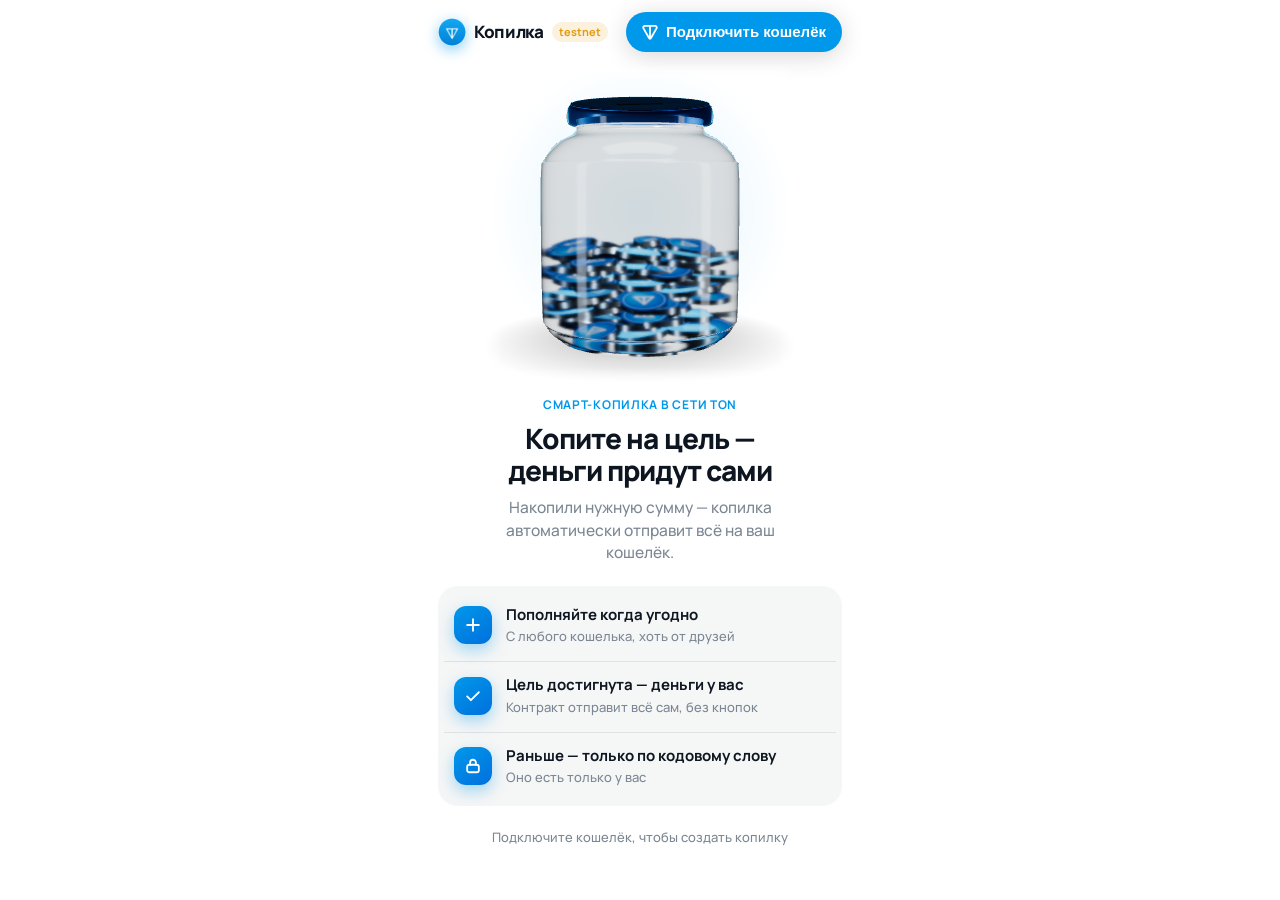
==== testnet/index.html @ 39e76e49 "Основная сеть TON на главной, тестовая — в /testnet/ Co-Authored-By: Claude Opus 5.5 <noreply@anthro" ====
<!doctype html>
<html lang="ru">
<head>
    <meta charset="utf-8" />
    <meta name="viewport" content="width=device-width, initial-scale=1, viewport-fit=cover" />
    <title>Копилка TON</title>
    <script src="https://telegram.org/js/telegram-web-app.js"></script>
    <link rel="preconnect" href="https://fonts.googleapis.com" />
    <link rel="preconnect" href="https://fonts.gstatic.com" crossorigin />
    <link rel="stylesheet" href="https://fonts.googleapis.com/css2?family=Manrope:wght@400;500;600;700;800&display=swap" />
    <link rel="icon" href="./icon.png" />
  <script type="module" crossorigin src="./assets/index-BcPLgKSz.js"></script>
  <link rel="stylesheet" crossorigin href="./assets/index-CfufR-tN.css">
</head>
<body>
<main class="app">
    <header class="top">
        <div class="brand">
            <img class="mark" src="./icon.png" alt="" width="28" height="28" />
            <span class="name">Копилка</span>
            <span class="net" id="net"></span>
        </div>
        <div id="ton-connect"></div>
    </header>

    <!-- Кошелёк не подключён -->
    <section id="view-connect" class="view" hidden>
        <div class="stage hero-stage" id="coin-connect"></div>
        <div class="intro">
            <span class="eyebrow">Смарт-копилка в сети TON</span>
            <h1>Копите на цель — деньги придут сами</h1>
            <p>Накопили нужную сумму — копилка автоматически отправит всё на ваш кошелёк.</p>
        </div>
        <ul class="features">
            <li>
                <span class="ico" aria-hidden="true"><svg viewBox="0 0 24 24"><path d="M12 5v14M5 12h14"/></svg></span>
                <div><b>Пополняйте когда угодно</b><small>С любого кошелька, хоть от друзей</small></div>
            </li>
            <li>
                <span class="ico" aria-hidden="true"><svg viewBox="0 0 24 24"><path d="M5 12.5l4.5 4.5L19 7.5"/></svg></span>
                <div><b>Цель достигнута — деньги у вас</b><small>Контракт отправит всё сам, без кнопок</small></div>
            </li>
            <li>
                <span class="ico" aria-hidden="true"><svg viewBox="0 0 24 24"><rect x="5" y="10.5" width="14" height="9" rx="2.5"/><path d="M8.5 10.5V8a3.5 3.5 0 0 1 7 0v2.5"/></svg></span>
                <div><b>Раньше — только по кодовому слову</b><small>Оно есть только у вас</small></div>
            </li>
        </ul>
        <p class="hint center">Подключите кошелёк, чтобы создать копилку</p>
        <p class="warn" id="wrong-net" hidden></p>
    </section>

    <!-- Шаг 1: цель -->
    <section id="view-create" class="view" hidden>
        <form id="create-form" class="form" novalidate>
            <div class="step">Шаг 1 из 2</div>
            <h1>На что копим?</h1>
            <label class="big-field">
                <span>Цель</span>
                <div class="big-input">
                    <input type="number" id="c-goal" min="1" step="1" inputmode="decimal" placeholder="500" required />
                    <em>TON</em>
                </div>
            </label>
            <div class="chips" id="c-goal-chips">
                <button type="button" data-goal="50">50</button>
                <button type="button" data-goal="100">100</button>
                <button type="button" data-goal="500">500</button>
                <button type="button" data-goal="1000">1 000</button>
            </div>
            <label class="field">
                <span>Первый взнос</span>
                <div class="suffix-input">
                    <input type="number" id="c-first" min="0.1" step="0.1" value="1" inputmode="decimal" required />
                    <em>TON</em>
                </div>
            </label>
            <p class="summary" id="c-summary"></p>
            <p class="risk" id="c-risk" hidden>Это основная сеть: копилка работает с настоящими TON. Контракт покрыт тестами, но не проходил профессиональный аудит — для начала создайте копилку на небольшую сумму.</p>
            <p class="error" id="c-error" hidden></p>
            <button type="submit" class="primary">Дальше</button>
            <button type="button" class="link center" id="c-back" hidden>Назад</button>
        </form>
    </section>

    <!-- Шаг 2: кодовое слово -->
    <section id="view-code" class="view" hidden>
        <div class="form">
            <div class="step">Шаг 2 из 2</div>
            <h1>Ваше кодовое слово</h1>
            <p class="muted">Понадобится, только если захотите забрать деньги раньше цели. Запишите на бумагу или отдайте тому, кому доверяете.</p>
            <div class="code-card">
                <div class="code" id="k-word">—</div>
                <button type="button" class="chip-btn" id="k-copy">Скопировать</button>
            </div>
            <p class="note">Слово показывается <b>один раз</b> и нигде не сохраняется. Потеряете его — деньги придут только после достижения цели.</p>
            <label class="check">
                <input type="checkbox" id="k-saved" />
                <span>Я сохранил(а) кодовое слово</span>
            </label>
            <button type="button" class="primary" id="k-create" disabled>Создать копилку</button>
            <button type="button" class="link center" id="k-back">Назад</button>
        </div>
    </section>

    <!-- Копилка -->
    <section id="view-piggy" class="view" hidden>
        <div class="switcher" id="switcher" hidden>
            <select id="p-select" aria-label="Выбрать копилку"></select>
            <button type="button" class="chip-btn" id="p-new">+ Новая</button>
        </div>

        <div class="jar">
            <div class="stage" id="coin-piggy"></div>
            <div class="balance"><span id="p-balance">—</span><small>TON</small></div>
            <div class="progress">
                <div class="bar"><i id="p-ring"></i></div>
                <div class="progress-row"><span id="p-status">—</span><span id="p-left">—</span></div>
            </div>
        </div>

        <div class="panel" id="p-closed" hidden>
            <p class="center"><b>Копилка открыта.</b><br />Все деньги отправлены на ваш кошелёк.</p>
            <button type="button" class="primary" id="p-closed-new">Новая копилка</button>
            <button type="button" class="link center" id="p-forget">Убрать из списка</button>
        </div>

        <p class="panel hint center" id="p-pending" hidden>Ждём подтверждения в сети — обычно до минуты</p>

        <form class="panel" id="p-deposit-form" novalidate>
            <div class="panel-title">Отложить</div>
            <div class="row">
                <div class="suffix-input grow">
                    <input type="number" id="p-amount" min="0.01" step="0.1" inputmode="decimal" placeholder="0" aria-label="Сумма пополнения в TON" />
                    <em>TON</em>
                </div>
                <button type="submit" class="primary">Положить</button>
            </div>
            <div class="chips" id="p-chips">
                <button type="button" data-amount="1">+1</button>
                <button type="button" data-amount="5">+5</button>
                <button type="button" data-amount="10">+10</button>
                <button type="button" data-amount="25">+25</button>
            </div>
        </form>

        <div class="stats" id="p-facts">
            <div><small>Цель</small><b id="p-goal">—</b></div>
            <div><small>Внесено</small><b id="p-total">—</b></div>
        </div>

        <details class="panel unlock" id="p-unlock">
            <summary>Забрать раньше цели</summary>
            <p class="hint">Введите кодовое слово из шага создания. Все деньги уйдут на ваш кошелёк, копилка закроется.</p>
            <div class="row">
                <input type="text" id="p-word" class="grow" autocomplete="off" autocapitalize="characters" spellcheck="false" placeholder="XXXX-XXXX-XXXX-XXXX" aria-label="Кодовое слово" />
                <button type="button" class="secondary" id="p-unlock-btn">Открыть</button>
            </div>
        </details>

        <div class="addr">
            <span class="hint">Адрес копилки — пополнять можно с любого кошелька</span>
            <code id="p-address">—</code>
            <div class="row links">
                <button type="button" class="link" id="p-copy">Скопировать</button>
                <a class="link" id="p-explorer" target="_blank" rel="noopener">Открыть в Tonviewer</a>
            </div>
        </div>
    </section>

    <div class="toast" id="toast" role="status" hidden></div>
</main>
</body>
</html>
---- testnet/assets/index-CfufR-tN.css ----
:root{--bg:var(--tg-theme-bg-color,#fff);--fg:var(--tg-theme-text-color,#0d1520);--muted:var(--tg-theme-hint-color,#7c8794);--panel:color-mix(in srgb, var(--fg) 4%, var(--bg));--field:color-mix(in srgb, var(--fg) 6%, var(--bg));--line:color-mix(in srgb, var(--fg) 9%, transparent);--accent:#0098ea;--accent-2:#0070dd;--accent-soft:color-mix(in srgb, var(--accent) 14%, transparent);--ok:#20b26b;--warn:#e09b12;--bad:var(--tg-theme-destructive-text-color,#ef4f5a);--radius:20px;--font:"Manrope", -apple-system, BlinkMacSystemFont, "Segoe UI", Roboto, Arial, sans-serif;--mono:ui-monospace, SFMono-Regular, Menlo, Consolas, monospace;--lightningcss-light:initial;--lightningcss-dark: ;color-scheme:light}@media (prefers-color-scheme:dark){:root{--bg:var(--tg-theme-bg-color,#0b0f15);--fg:var(--tg-theme-text-color,#eef3f8);--muted:var(--tg-theme-hint-color,#7d8a99);--lightningcss-light: ;--lightningcss-dark:initial;color-scheme:dark}}*{box-sizing:border-box}html,body{background:var(--bg);color:var(--fg);font:500 15px/1.45 var(--font);-webkit-font-smoothing:antialiased;margin:0}[hidden]{display:none!important}p{margin:0}b{font-weight:700}.app{max-width:440px;padding:8px max(18px, env(safe-area-inset-right)) calc(36px + env(safe-area-inset-bottom)) max(18px, env(safe-area-inset-left));flex-direction:column;gap:6px;margin:0 auto;display:flex}.top{justify-content:space-between;align-items:center;gap:10px;min-height:48px;display:flex}.brand{white-space:nowrap;align-items:center;gap:8px;min-width:0;display:flex}.mark{box-shadow:0 4px 14px color-mix(in srgb, var(--accent) 45%, transparent);border-radius:50%}.name{letter-spacing:-.02em;font-size:17px;font-weight:800}.net{color:var(--warn);background:color-mix(in srgb, var(--warn) 14%, transparent);border-radius:999px;padding:2px 7px;font-size:11px;font-weight:700}.net:empty{display:none}#ton-connect{flex-shrink:0}@media (max-width:380px){.name{display:none}}.view{flex-direction:column;gap:22px;padding-top:2px;display:flex}.stage{aspect-ratio:1;width:100%;max-width:300px;margin:0 auto;position:relative}.hero-stage{max-width:320px;margin-bottom:-10px}.stage canvas{cursor:grab;-webkit-mask-composite:source-in;display:block;-webkit-mask-image:linear-gradient(90deg,#0000,#000 7% 93%,#0000),linear-gradient(#0000,#000 5% 95%,#0000);mask-image:linear-gradient(90deg,#0000,#000 7% 93%,#0000),linear-gradient(#0000,#000 5% 95%,#0000);-webkit-mask-composite:source-in;mask-composite:intersect}.stage canvas:active{cursor:grabbing}.intro{text-align:center;flex-direction:column;align-items:center;gap:10px;display:flex}.eyebrow{letter-spacing:.06em;text-transform:uppercase;color:var(--accent);font-size:12px;font-weight:700}h1{letter-spacing:-.035em;text-wrap:balance;margin:0;font-size:28px;font-weight:800;line-height:1.12}.intro p{color:var(--muted);max-width:30ch;font-size:15.5px}.features{background:var(--panel);border-radius:var(--radius);gap:2px;margin:0;padding:6px;list-style:none;display:grid}.features li{align-items:center;gap:14px;padding:12px 10px;display:flex}.features li+li{border-top:1px solid var(--line)}.features b{font-size:15px;display:block}.features small{color:var(--muted);font-size:13px}.ico{background:linear-gradient(145deg, var(--accent), var(--accent-2));width:38px;height:38px;box-shadow:0 6px 16px color-mix(in srgb, var(--accent) 35%, transparent);border-radius:12px;flex:none;place-items:center;display:grid}.ico svg{fill:none;stroke:#fff;stroke-width:2.2px;stroke-linecap:round;stroke-linejoin:round;width:20px;height:20px}.hint{color:var(--muted);font-size:13px}.center{text-align:center;align-self:center}.warn{color:var(--warn);text-align:center;font-size:14px}.muted{color:var(--muted)}.form{flex-direction:column;gap:16px;display:flex}.step{letter-spacing:.06em;text-transform:uppercase;color:var(--accent);font-size:12px;font-weight:700}.field{flex-direction:column;gap:8px;display:flex}.field>span,.big-field>span{color:var(--muted);font-size:13px;font-weight:600}.big-field{flex-direction:column;gap:8px;display:flex}input,select{font:inherit;color:var(--fg);background:var(--field);appearance:none;border:1.5px solid #0000;border-radius:16px;width:100%;min-width:0;padding:14px 16px;font-size:16px;transition:border-color .15s,background .15s}input::placeholder{color:color-mix(in srgb, var(--muted) 70%, transparent)}input:focus,select:focus{border-color:var(--accent);background:var(--bg);outline:none}input[type=number]::-webkit-inner-spin-button{-webkit-appearance:none}.big-input,.suffix-input{align-items:center;display:flex;position:relative}.big-input input{letter-spacing:-.03em;border-radius:22px;padding:16px 84px 16px 20px;font-size:40px;font-weight:800}.big-input em,.suffix-input em{color:var(--muted);pointer-events:none;font-style:normal;font-weight:700;position:absolute;right:18px}.big-input em{font-size:18px}.suffix-input input{padding-right:60px}.grow{flex:150px}select{background-image:linear-gradient(45deg, transparent 50%, var(--muted) 50%), linear-gradient(135deg, var(--muted) 50%, transparent 50%);background-position:calc(100% - 20px) 52%,calc(100% - 15px) 52%;background-repeat:no-repeat;background-size:5px 5px;padding-right:38px}button:focus-visible,a:focus-visible,summary:focus-visible{outline:2px solid var(--accent);outline-offset:2px}.chips{flex-wrap:wrap;gap:8px;display:flex}#c-goal-chips{margin-top:-6px}.chips button,.chip-btn{font:inherit;cursor:pointer;background:var(--accent-soft);color:var(--accent);border:0;border-radius:999px;padding:8px 14px;font-size:14px;font-weight:700;transition:transform .1s,background .15s}.chips button:active,.chip-btn:active{transform:scale(.96)}.summary{color:var(--muted);background:var(--panel);border-radius:16px;padding:14px 16px;font-size:13.5px;line-height:1.55}.risk{color:var(--warn);background:color-mix(in srgb, var(--warn) 10%, transparent);border-radius:14px;padding:12px 14px;font-size:13px;line-height:1.5}.error{color:var(--bad);font-size:14px;font-weight:600}button,a.link{font:inherit;cursor:pointer;text-decoration:none}.primary,.secondary{text-align:center;border:0;border-radius:16px;padding:15px 20px;font-size:15.5px;font-weight:800;transition:transform .1s,opacity .15s,box-shadow .15s}.primary{color:#fff;background:linear-gradient(135deg, #20aaff, var(--accent) 45%, var(--accent-2));box-shadow:0 10px 24px -8px color-mix(in srgb, var(--accent) 70%, transparent), inset 0 1px 0 #ffffff40}.secondary{background:var(--field);color:var(--fg)}.primary:active,.secondary:active{transform:scale(.98)}.primary:disabled,.secondary:disabled{opacity:.4;cursor:not-allowed;box-shadow:none;transform:none}.link{color:var(--accent);background:0 0;border:0;padding:4px 0;font-size:14px;font-weight:700}.row{flex-wrap:wrap;align-items:center;gap:8px;display:flex}.row.links{gap:18px}.code-card{border-radius:var(--radius);border:1.5px dashed color-mix(in srgb, var(--accent) 50%, transparent);background:linear-gradient(180deg, var(--accent-soft), transparent);flex-direction:column;align-items:center;gap:14px;padding:24px 16px 18px;display:flex}.code{font:700 25px/1.2 var(--mono);letter-spacing:.08em;text-align:center;-webkit-user-select:all;user-select:all;word-break:break-word}.note{color:var(--muted);font-size:13.5px;line-height:1.55}.note b{color:var(--fg)}.check{cursor:pointer;align-items:center;gap:12px;padding:4px 0;font-size:15px;font-weight:600;display:flex}.check input{width:22px;height:22px;accent-color:var(--accent);appearance:auto;-webkit-appearance:checkbox;flex:none;padding:0}.switcher{align-items:center;gap:10px;display:flex}.switcher select{border-radius:14px;flex:1;padding:10px 38px 10px 14px;font-size:14px}.jar{flex-direction:column;align-items:center;gap:4px;display:flex}.jar .stage{margin-bottom:-6px}.balance{letter-spacing:-.045em;font-variant-numeric:tabular-nums;align-items:baseline;gap:8px;font-size:48px;font-weight:800;line-height:1;display:flex}.balance small{color:var(--muted);letter-spacing:0;font-size:18px;font-weight:700}.progress{flex-direction:column;gap:8px;width:100%;margin-top:14px;display:flex}.bar{background:var(--field);border-radius:999px;height:10px;overflow:hidden}.bar i{background:linear-gradient(90deg, #36b9ff, var(--accent), var(--accent-2));width:0;height:100%;box-shadow:0 0 14px color-mix(in srgb, var(--accent) 60%, transparent);border-radius:999px;transition:width 1s cubic-bezier(.2,.8,.2,1);display:block}.progress-row{color:var(--muted);font-variant-numeric:tabular-nums;justify-content:space-between;gap:12px;font-size:13px;font-weight:600;display:flex}#p-status{color:var(--fg)}.panel{background:var(--panel);border-radius:var(--radius);flex-direction:column;gap:12px;padding:16px;display:flex}.panel-title{font-size:16px;font-weight:800}.stats{grid-template-columns:1fr 1fr;gap:10px;display:grid}.stats div{background:var(--panel);border-radius:18px;flex-direction:column;gap:2px;padding:14px 16px;display:flex}.stats small{color:var(--muted);font-size:12.5px;font-weight:600}.stats b{letter-spacing:-.02em;font-variant-numeric:tabular-nums;font-size:18px;font-weight:800}.unlock summary{cursor:pointer;justify-content:space-between;align-items:center;font-size:15px;font-weight:700;list-style:none;display:flex}.unlock summary:after{content:"›";color:var(--muted);font-size:22px;line-height:1;transition:transform .2s}.unlock[open] summary:after{transform:rotate(90deg)}.unlock summary::-webkit-details-marker{display:none}#p-word{font-family:var(--mono);letter-spacing:.05em;text-transform:uppercase}.addr{flex-direction:column;gap:6px;padding:4px 4px 0;display:flex}.addr code{font:12.5px/1.5 var(--mono);word-break:break-all;color:var(--fg);opacity:.85}.toast{left:50%;bottom:calc(20px + env(safe-area-inset-bottom));background:var(--fg);max-width:min(90vw,420px);color:var(--bg);z-index:10;border-radius:999px;padding:11px 18px;font-size:14px;font-weight:600;position:fixed;transform:translate(-50%);box-shadow:0 10px 30px #00000040}@media (prefers-reduced-motion:reduce){.bar i{transition:none}}
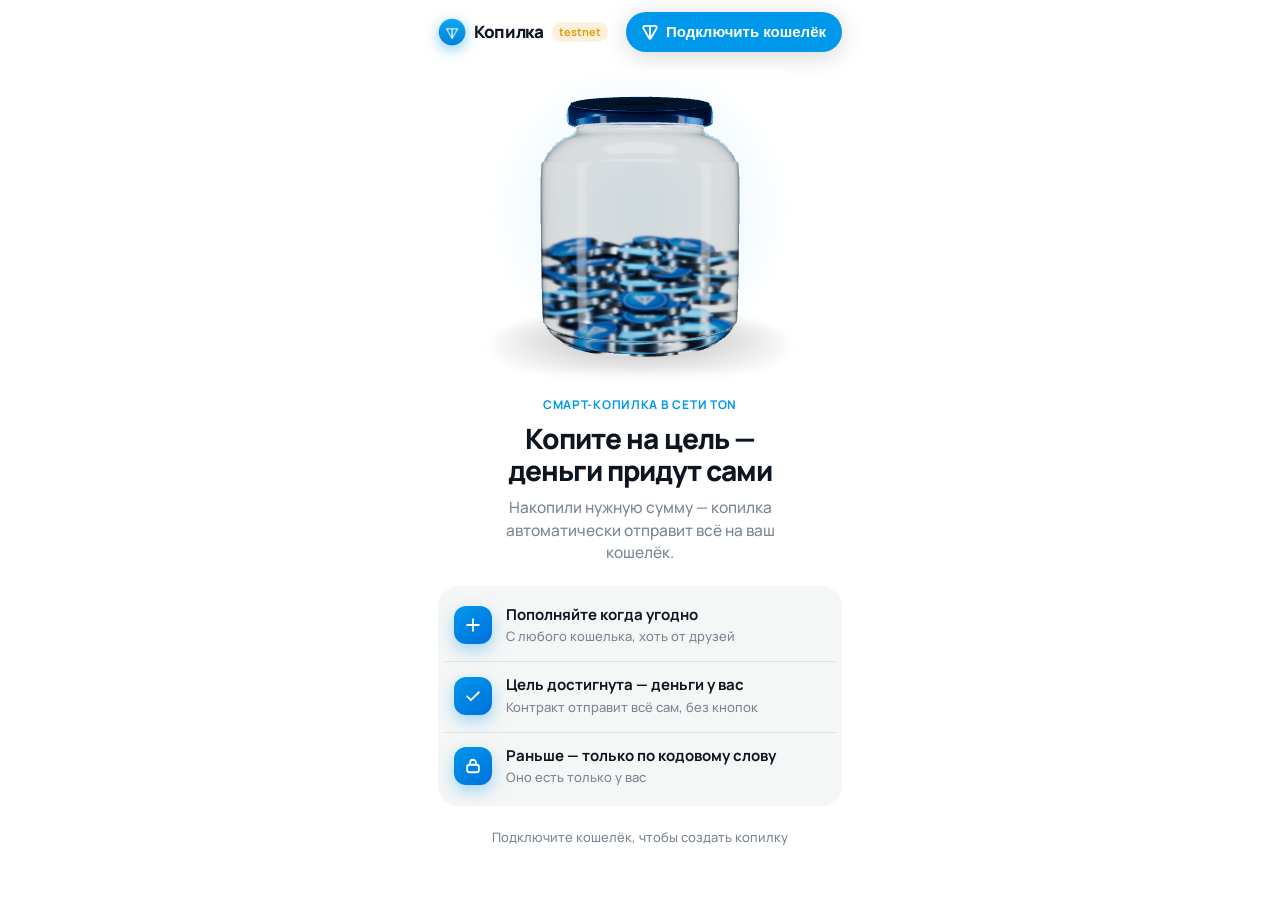
==== commit 5b8e7a74: "Исправлена автовыплата: цель считается по сумме взносов; кнопка для застрявших копилок Co-Authored-B" ====
--- a/testnet/index.html
+++ b/testnet/index.html
@@ -10,8 +10,8 @@
     <link rel="stylesheet" href="https://fonts.googleapis.com/css2?family=Manrope:wght@400;500;600;700;800&display=swap" />
     <link rel="icon" href="./icon.png" /> 
-  <script type="module" crossorigin src="./assets/index-BcPLgKSz.js"></script>
-  <link rel="stylesheet" crossorigin href="./assets/index-CfufR-tN.css">
+  <script type="module" crossorigin src="./assets/index-CokYgHQJ.js"></script>
+  <link rel="stylesheet" crossorigin href="./assets/index-CQmFr-Lk.css">
 </head>
 <body>
 <main class="app">
@@ -119,6 +119,11 @@
             </div>
         </div>
 
+        <div class="panel stuck" id="p-stuck" hidden>
+            <p><b>Цель набрана, но копилка не открылась сама.</b> Сеть списала крошечную комиссию, и на балансе оказалось чуть меньше цели. Положите 0,05 TON — копилка сразу отправит все деньги на ваш кошелёк.</p>
+            <button type="button" class="primary" id="p-stuck-btn">Открыть копилку</button>
+        </div>
+
         <div class="panel" id="p-closed" hidden>
             <p class="center"><b>Копилка открыта.</b><br />Все деньги отправлены на ваш кошелёк.</p>
             <button type="button" class="primary" id="p-closed-new">Новая копилка</button>
--- a/testnet/assets/index-CQmFr-Lk.css
+++ b/testnet/assets/index-CQmFr-Lk.css
@@ -0,0 +1 @@
+:root{--bg:var(--tg-theme-bg-color,#fff);--fg:var(--tg-theme-text-color,#0d1520);--muted:var(--tg-theme-hint-color,#7c8794);--panel:color-mix(in srgb, var(--fg) 4%, var(--bg));--field:color-mix(in srgb, var(--fg) 6%, var(--bg));--line:color-mix(in srgb, var(--fg) 9%, transparent);--accent:#0098ea;--accent-2:#0070dd;--accent-soft:color-mix(in srgb, var(--accent) 14%, transparent);--ok:#20b26b;--warn:#e09b12;--bad:var(--tg-theme-destructive-text-color,#ef4f5a);--radius:20px;--font:"Manrope", -apple-system, BlinkMacSystemFont, "Segoe UI", Roboto, Arial, sans-serif;--mono:ui-monospace, SFMono-Regular, Menlo, Consolas, monospace;--lightningcss-light:initial;--lightningcss-dark: ;color-scheme:light}@media (prefers-color-scheme:dark){:root{--bg:var(--tg-theme-bg-color,#0b0f15);--fg:var(--tg-theme-text-color,#eef3f8);--muted:var(--tg-theme-hint-color,#7d8a99);--lightningcss-light: ;--lightningcss-dark:initial;color-scheme:dark}}*{box-sizing:border-box}html,body{background:var(--bg);color:var(--fg);font:500 15px/1.45 var(--font);-webkit-font-smoothing:antialiased;margin:0}[hidden]{display:none!important}p{margin:0}b{font-weight:700}.app{max-width:440px;padding:8px max(18px, env(safe-area-inset-right)) calc(36px + env(safe-area-inset-bottom)) max(18px, env(safe-area-inset-left));flex-direction:column;gap:6px;margin:0 auto;display:flex}.top{justify-content:space-between;align-items:center;gap:10px;min-height:48px;display:flex}.brand{white-space:nowrap;align-items:center;gap:8px;min-width:0;display:flex}.mark{box-shadow:0 4px 14px color-mix(in srgb, var(--accent) 45%, transparent);border-radius:50%}.name{letter-spacing:-.02em;font-size:17px;font-weight:800}.net{color:var(--warn);background:color-mix(in srgb, var(--warn) 14%, transparent);border-radius:999px;padding:2px 7px;font-size:11px;font-weight:700}.net:empty{display:none}#ton-connect{flex-shrink:0}@media (max-width:380px){.name{display:none}}.view{flex-direction:column;gap:22px;padding-top:2px;display:flex}.stage{aspect-ratio:1;width:100%;max-width:300px;margin:0 auto;position:relative}.hero-stage{max-width:320px;margin-bottom:-10px}.stage canvas{cursor:grab;-webkit-mask-composite:source-in;display:block;-webkit-mask-image:linear-gradient(90deg,#0000,#000 7% 93%,#0000),linear-gradient(#0000,#000 5% 95%,#0000);mask-image:linear-gradient(90deg,#0000,#000 7% 93%,#0000),linear-gradient(#0000,#000 5% 95%,#0000);-webkit-mask-composite:source-in;mask-composite:intersect}.stage canvas:active{cursor:grabbing}.intro{text-align:center;flex-direction:column;align-items:center;gap:10px;display:flex}.eyebrow{letter-spacing:.06em;text-transform:uppercase;color:var(--accent);font-size:12px;font-weight:700}h1{letter-spacing:-.035em;text-wrap:balance;margin:0;font-size:28px;font-weight:800;line-height:1.12}.intro p{color:var(--muted);max-width:30ch;font-size:15.5px}.features{background:var(--panel);border-radius:var(--radius);gap:2px;margin:0;padding:6px;list-style:none;display:grid}.features li{align-items:center;gap:14px;padding:12px 10px;display:flex}.features li+li{border-top:1px solid var(--line)}.features b{font-size:15px;display:block}.features small{color:var(--muted);font-size:13px}.ico{background:linear-gradient(145deg, var(--accent), var(--accent-2));width:38px;height:38px;box-shadow:0 6px 16px color-mix(in srgb, var(--accent) 35%, transparent);border-radius:12px;flex:none;place-items:center;display:grid}.ico svg{fill:none;stroke:#fff;stroke-width:2.2px;stroke-linecap:round;stroke-linejoin:round;width:20px;height:20px}.hint{color:var(--muted);font-size:13px}.center{text-align:center;align-self:center}.warn{color:var(--warn);text-align:center;font-size:14px}.muted{color:var(--muted)}.form{flex-direction:column;gap:16px;display:flex}.step{letter-spacing:.06em;text-transform:uppercase;color:var(--accent);font-size:12px;font-weight:700}.field{flex-direction:column;gap:8px;display:flex}.field>span,.big-field>span{color:var(--muted);font-size:13px;font-weight:600}.big-field{flex-direction:column;gap:8px;display:flex}input,select{font:inherit;color:var(--fg);background:var(--field);appearance:none;border:1.5px solid #0000;border-radius:16px;width:100%;min-width:0;padding:14px 16px;font-size:16px;transition:border-color .15s,background .15s}input::placeholder{color:color-mix(in srgb, var(--muted) 70%, transparent)}input:focus,select:focus{border-color:var(--accent);background:var(--bg);outline:none}input[type=number]::-webkit-inner-spin-button{-webkit-appearance:none}.big-input,.suffix-input{align-items:center;display:flex;position:relative}.big-input input{letter-spacing:-.03em;border-radius:22px;padding:16px 84px 16px 20px;font-size:40px;font-weight:800}.big-input em,.suffix-input em{color:var(--muted);pointer-events:none;font-style:normal;font-weight:700;position:absolute;right:18px}.big-input em{font-size:18px}.suffix-input input{padding-right:60px}.grow{flex:150px}select{background-image:linear-gradient(45deg, transparent 50%, var(--muted) 50%), linear-gradient(135deg, var(--muted) 50%, transparent 50%);background-position:calc(100% - 20px) 52%,calc(100% - 15px) 52%;background-repeat:no-repeat;background-size:5px 5px;padding-right:38px}button:focus-visible,a:focus-visible,summary:focus-visible{outline:2px solid var(--accent);outline-offset:2px}.chips{flex-wrap:wrap;gap:8px;display:flex}#c-goal-chips{margin-top:-6px}.chips button,.chip-btn{font:inherit;cursor:pointer;background:var(--accent-soft);color:var(--accent);border:0;border-radius:999px;padding:8px 14px;font-size:14px;font-weight:700;transition:transform .1s,background .15s}.chips button:active,.chip-btn:active{transform:scale(.96)}.summary{color:var(--muted);background:var(--panel);border-radius:16px;padding:14px 16px;font-size:13.5px;line-height:1.55}.risk{color:var(--warn);background:color-mix(in srgb, var(--warn) 10%, transparent);border-radius:14px;padding:12px 14px;font-size:13px;line-height:1.5}.error{color:var(--bad);font-size:14px;font-weight:600}button,a.link{font:inherit;cursor:pointer;text-decoration:none}.primary,.secondary{text-align:center;border:0;border-radius:16px;padding:15px 20px;font-size:15.5px;font-weight:800;transition:transform .1s,opacity .15s,box-shadow .15s}.primary{color:#fff;background:linear-gradient(135deg, #20aaff, var(--accent) 45%, var(--accent-2));box-shadow:0 10px 24px -8px color-mix(in srgb, var(--accent) 70%, transparent), inset 0 1px 0 #ffffff40}.secondary{background:var(--field);color:var(--fg)}.primary:active,.secondary:active{transform:scale(.98)}.primary:disabled,.secondary:disabled{opacity:.4;cursor:not-allowed;box-shadow:none;transform:none}.link{color:var(--accent);background:0 0;border:0;padding:4px 0;font-size:14px;font-weight:700}.row{flex-wrap:wrap;align-items:center;gap:8px;display:flex}.row.links{gap:18px}.code-card{border-radius:var(--radius);border:1.5px dashed color-mix(in srgb, var(--accent) 50%, transparent);background:linear-gradient(180deg, var(--accent-soft), transparent);flex-direction:column;align-items:center;gap:14px;padding:24px 16px 18px;display:flex}.code{font:700 25px/1.2 var(--mono);letter-spacing:.08em;text-align:center;-webkit-user-select:all;user-select:all;word-break:break-word}.note{color:var(--muted);font-size:13.5px;line-height:1.55}.note b{color:var(--fg)}.check{cursor:pointer;align-items:center;gap:12px;padding:4px 0;font-size:15px;font-weight:600;display:flex}.check input{width:22px;height:22px;accent-color:var(--accent);appearance:auto;-webkit-appearance:checkbox;flex:none;padding:0}.switcher{align-items:center;gap:10px;display:flex}.switcher select{border-radius:14px;flex:1;padding:10px 38px 10px 14px;font-size:14px}.jar{flex-direction:column;align-items:center;gap:4px;display:flex}.jar .stage{margin-bottom:-6px}.balance{letter-spacing:-.045em;font-variant-numeric:tabular-nums;align-items:baseline;gap:8px;font-size:48px;font-weight:800;line-height:1;display:flex}.balance small{color:var(--muted);letter-spacing:0;font-size:18px;font-weight:700}.progress{flex-direction:column;gap:8px;width:100%;margin-top:14px;display:flex}.bar{background:var(--field);border-radius:999px;height:10px;overflow:hidden}.bar i{background:linear-gradient(90deg, #36b9ff, var(--accent), var(--accent-2));width:0;height:100%;box-shadow:0 0 14px color-mix(in srgb, var(--accent) 60%, transparent);border-radius:999px;transition:width 1s cubic-bezier(.2,.8,.2,1);display:block}.progress-row{color:var(--muted);font-variant-numeric:tabular-nums;justify-content:space-between;gap:12px;font-size:13px;font-weight:600;display:flex}#p-status{color:var(--fg)}.panel{background:var(--panel);border-radius:var(--radius);flex-direction:column;gap:12px;padding:16px;display:flex}.stuck{border:1.5px solid color-mix(in srgb, var(--accent) 45%, transparent);font-size:14px;line-height:1.5}.panel-title{font-size:16px;font-weight:800}.stats{grid-template-columns:1fr 1fr;gap:10px;display:grid}.stats div{background:var(--panel);border-radius:18px;flex-direction:column;gap:2px;padding:14px 16px;display:flex}.stats small{color:var(--muted);font-size:12.5px;font-weight:600}.stats b{letter-spacing:-.02em;font-variant-numeric:tabular-nums;font-size:18px;font-weight:800}.unlock summary{cursor:pointer;justify-content:space-between;align-items:center;font-size:15px;font-weight:700;list-style:none;display:flex}.unlock summary:after{content:"›";color:var(--muted);font-size:22px;line-height:1;transition:transform .2s}.unlock[open] summary:after{transform:rotate(90deg)}.unlock summary::-webkit-details-marker{display:none}#p-word{font-family:var(--mono);letter-spacing:.05em;text-transform:uppercase}.addr{flex-direction:column;gap:6px;padding:4px 4px 0;display:flex}.addr code{font:12.5px/1.5 var(--mono);word-break:break-all;color:var(--fg);opacity:.85}.toast{left:50%;bottom:calc(20px + env(safe-area-inset-bottom));background:var(--fg);max-width:min(90vw,420px);color:var(--bg);z-index:10;border-radius:999px;padding:11px 18px;font-size:14px;font-weight:600;position:fixed;transform:translate(-50%);box-shadow:0 10px 30px #00000040}@media (prefers-reduced-motion:reduce){.bar i{transition:none}}
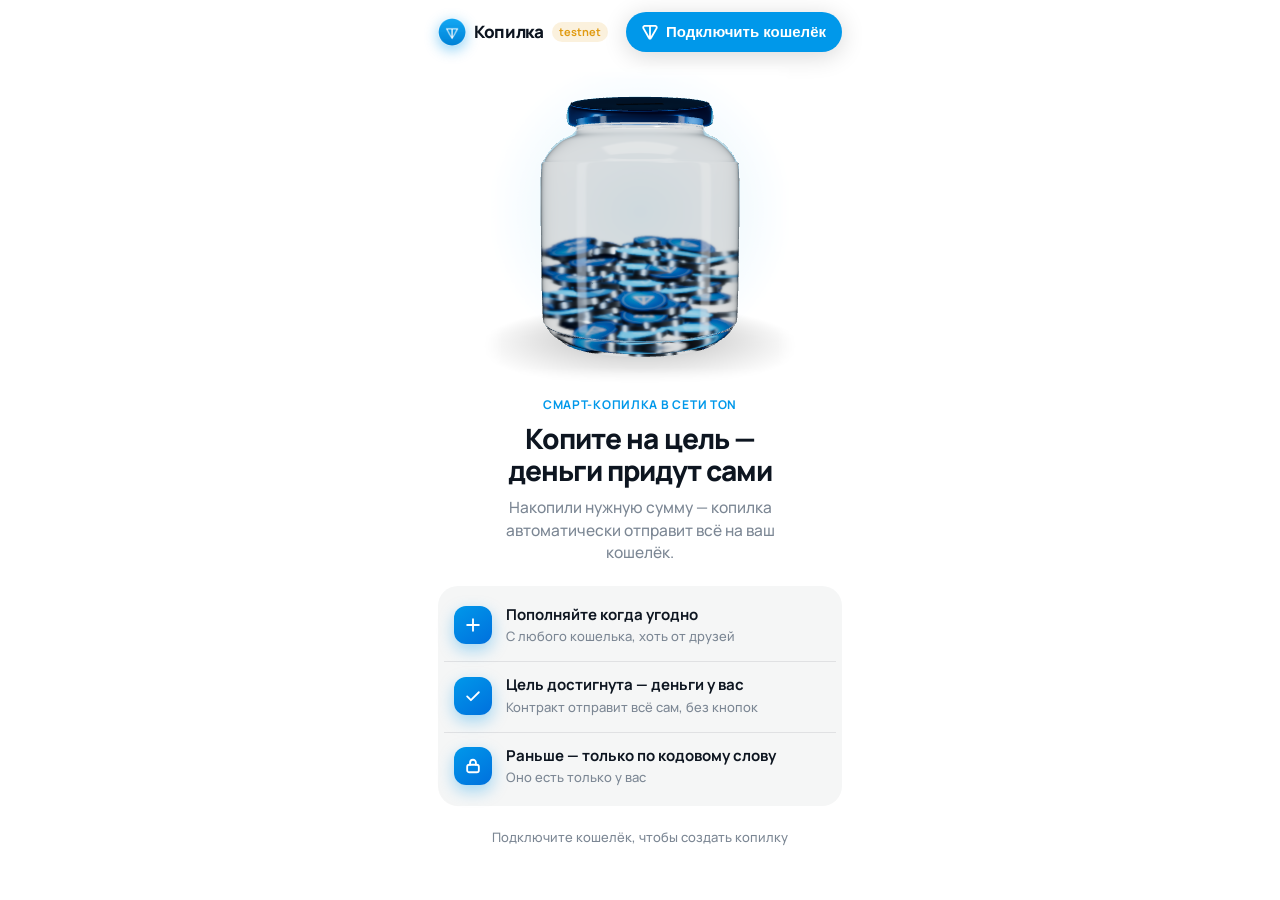
==== commit b7e947da: "Возврат из кошелька в Telegram-бота @BankTonelBot Co-Authored-By: Claude Opus 5.5 <noreply@anthropic" ====
--- a/testnet/index.html
+++ b/testnet/index.html
@@ -10,7 +10,7 @@
     <link rel="stylesheet" href="https://fonts.googleapis.com/css2?family=Manrope:wght@400;500;600;700;800&display=swap" />
     <link rel="icon" href="./icon.png" /> 
-  <script type="module" crossorigin src="./assets/index-CokYgHQJ.js"></script>
+  <script type="module" crossorigin src="./assets/index-5KWGFEvo.js"></script>
   <link rel="stylesheet" crossorigin href="./assets/index-CQmFr-Lk.css">
 </head>
 <body>
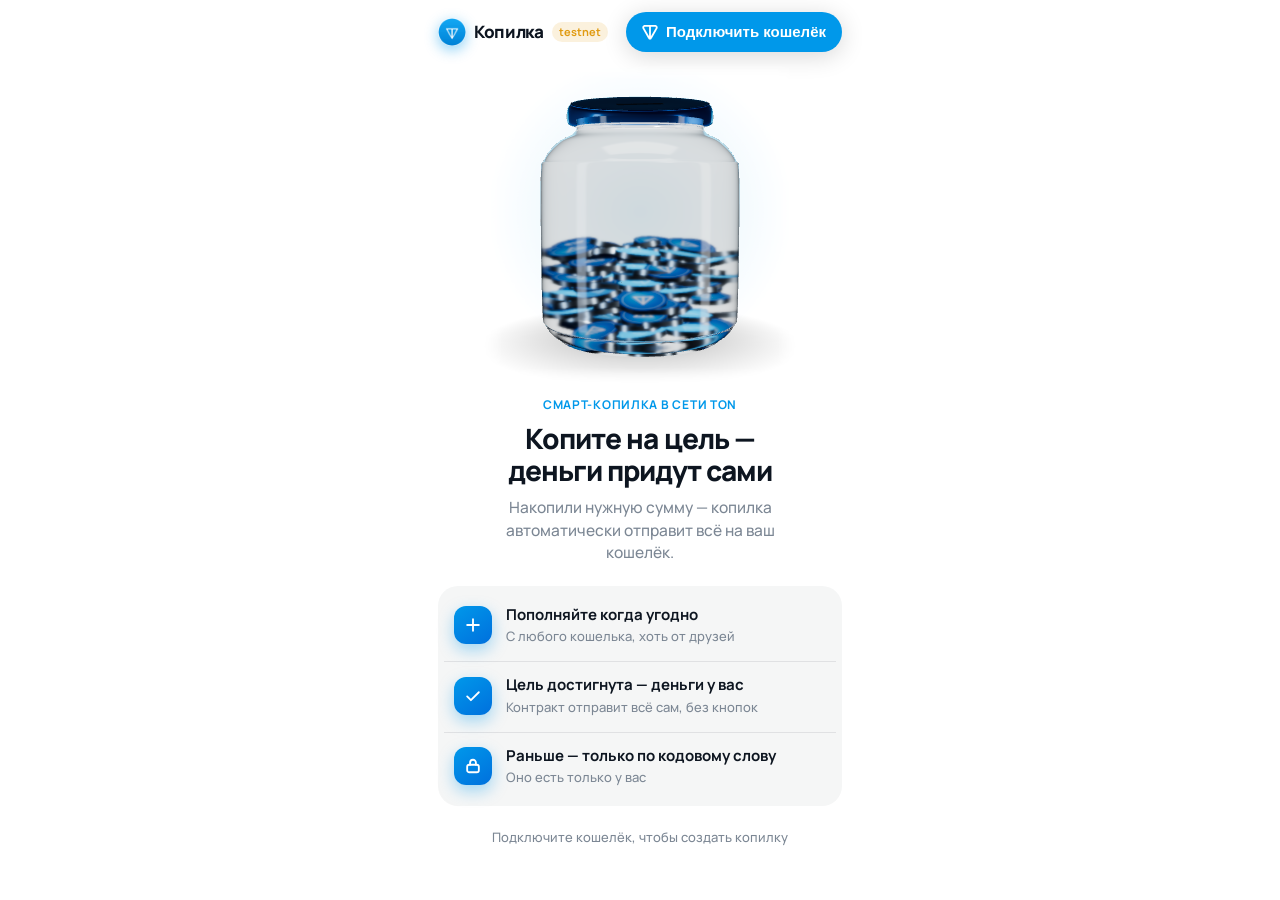
==== commit f950bf0d: "Уведомления, совместные копилки, история пополнений, несколько копилок, напоминания Co-Authored-By: " ====
--- a/testnet/index.html
+++ b/testnet/index.html
@@ -10,8 +10,8 @@
     <link rel="stylesheet" href="https://fonts.googleapis.com/css2?family=Manrope:wght@400;500;600;700;800&display=swap" />
     <link rel="icon" href="./icon.png" /> 
-  <script type="module" crossorigin src="./assets/index-5KWGFEvo.js"></script>
-  <link rel="stylesheet" crossorigin href="./assets/index-CQmFr-Lk.css">
+  <script type="module" crossorigin src="./assets/index-OnYr-2hA.js"></script>
+  <link rel="stylesheet" crossorigin href="./assets/index-CPhoZn8l.css">
 </head>
 <body>
 <main class="app">
@@ -55,6 +55,10 @@
         <form id="create-form" class="form" novalidate>
             <div class="step">Шаг 1 из 2</div>
             <h1>На что копим?</h1>
+            <label class="field">
+                <span>Название</span>
+                <input type="text" id="c-name" maxlength="40" placeholder="Например, Отпуск" autocomplete="off" />
+            </label>
             <label class="big-field">
                 <span>Цель</span>
                 <div class="big-input">
@@ -105,13 +109,11 @@
 
     <!-- Копилка -->
     <section id="view-piggy" class="view" hidden>
-        <div class="switcher" id="switcher" hidden>
-            <select id="p-select" aria-label="Выбрать копилку"></select>
-            <button type="button" class="chip-btn" id="p-new">+ Новая</button>
-        </div>
+        <div class="tabs" id="p-tabs" role="tablist" aria-label="Ваши копилки"></div>
 
         <div class="jar">
             <div class="stage" id="coin-piggy"></div>
+            <div class="piggy-name"><span id="p-name">Копилка</span><span class="badge" id="p-shared" hidden>Совместная</span></div>
             <div class="balance"><span id="p-balance">—</span><small>TON</small></div>
             <div class="progress">
                 <div class="bar"><i id="p-ring"></i></div>
@@ -154,6 +156,29 @@
             <div><small>Внесено</small><b id="p-total">—</b></div>
         </div>
 
+        <div class="panel" id="p-history">
+            <div class="panel-title">История пополнений</div>
+            <ul class="history" id="p-history-list"></ul>
+            <p class="hint" id="p-history-empty">Пока пополнений нет</p>
+        </div>
+
+        <div class="panel" id="p-share" hidden>
+            <div class="panel-title">Копим вместе</div>
+            <p class="hint">Пригласите друзей — они смогут пополнять копилку и будут получать уведомления. Забрать деньги может только владелец.</p>
+            <div class="members" id="p-members"></div>
+            <button type="button" class="secondary" id="p-invite">Пригласить друга</button>
+        </div>
+
+        <div class="panel" id="p-remind-panel" hidden>
+            <div class="panel-title">Напоминания</div>
+            <select id="p-remind" aria-label="Как часто напоминать">
+                <option value="off">Не напоминать</option>
+                <option value="daily">Каждый день в 12:00</option>
+                <option value="weekly">По понедельникам в 12:00</option>
+            </select>
+            <p class="hint">Бот напишет в Telegram. Уведомления о пополнениях приходят всегда.</p>
+        </div>
+
         <details class="panel unlock" id="p-unlock">
             <summary>Забрать раньше цели</summary>
             <p class="hint">Введите кодовое слово из шага создания. Все деньги уйдут на ваш кошелёк, копилка закроется.</p>
@@ -169,6 +194,7 @@
             <div class="row links">
                 <button type="button" class="link" id="p-copy">Скопировать</button>
                 <a class="link" id="p-explorer" target="_blank" rel="noopener">Открыть в Tonviewer</a>
+                <button type="button" class="link muted-link" id="p-leave" hidden>Убрать из списка</button>
             </div>
         </div>
     </section>
--- a/testnet/assets/index-CPhoZn8l.css
+++ b/testnet/assets/index-CPhoZn8l.css
@@ -0,0 +1 @@
+:root{--bg:var(--tg-theme-bg-color,#fff);--fg:var(--tg-theme-text-color,#0d1520);--muted:var(--tg-theme-hint-color,#7c8794);--panel:color-mix(in srgb, var(--fg) 4%, var(--bg));--field:color-mix(in srgb, var(--fg) 6%, var(--bg));--line:color-mix(in srgb, var(--fg) 9%, transparent);--accent:#0098ea;--accent-2:#0070dd;--accent-soft:color-mix(in srgb, var(--accent) 14%, transparent);--ok:#20b26b;--warn:#e09b12;--bad:var(--tg-theme-destructive-text-color,#ef4f5a);--radius:20px;--font:"Manrope", -apple-system, BlinkMacSystemFont, "Segoe UI", Roboto, Arial, sans-serif;--mono:ui-monospace, SFMono-Regular, Menlo, Consolas, monospace;--lightningcss-light:initial;--lightningcss-dark: ;color-scheme:light}@media (prefers-color-scheme:dark){:root{--bg:var(--tg-theme-bg-color,#0b0f15);--fg:var(--tg-theme-text-color,#eef3f8);--muted:var(--tg-theme-hint-color,#7d8a99);--lightningcss-light: ;--lightningcss-dark:initial;color-scheme:dark}}*{box-sizing:border-box}html,body{background:var(--bg);color:var(--fg);font:500 15px/1.45 var(--font);-webkit-font-smoothing:antialiased;margin:0}[hidden]{display:none!important}p{margin:0}b{font-weight:700}.app{max-width:440px;padding:8px max(18px, env(safe-area-inset-right)) calc(36px + env(safe-area-inset-bottom)) max(18px, env(safe-area-inset-left));flex-direction:column;gap:6px;margin:0 auto;display:flex}.top{justify-content:space-between;align-items:center;gap:10px;min-height:48px;display:flex}.brand{white-space:nowrap;align-items:center;gap:8px;min-width:0;display:flex}.mark{box-shadow:0 4px 14px color-mix(in srgb, var(--accent) 45%, transparent);border-radius:50%}.name{letter-spacing:-.02em;font-size:17px;font-weight:800}.net{color:var(--warn);background:color-mix(in srgb, var(--warn) 14%, transparent);border-radius:999px;padding:2px 7px;font-size:11px;font-weight:700}.net:empty{display:none}#ton-connect{flex-shrink:0}@media (max-width:380px){.name{display:none}}.view{flex-direction:column;gap:22px;padding-top:2px;display:flex}.stage{aspect-ratio:1;width:100%;max-width:300px;margin:0 auto;position:relative}.hero-stage{max-width:320px;margin-bottom:-10px}.stage canvas{cursor:grab;-webkit-mask-composite:source-in;display:block;-webkit-mask-image:linear-gradient(90deg,#0000,#000 7% 93%,#0000),linear-gradient(#0000,#000 5% 95%,#0000);mask-image:linear-gradient(90deg,#0000,#000 7% 93%,#0000),linear-gradient(#0000,#000 5% 95%,#0000);-webkit-mask-composite:source-in;mask-composite:intersect}.stage canvas:active{cursor:grabbing}.intro{text-align:center;flex-direction:column;align-items:center;gap:10px;display:flex}.eyebrow{letter-spacing:.06em;text-transform:uppercase;color:var(--accent);font-size:12px;font-weight:700}h1{letter-spacing:-.035em;text-wrap:balance;margin:0;font-size:28px;font-weight:800;line-height:1.12}.intro p{color:var(--muted);max-width:30ch;font-size:15.5px}.features{background:var(--panel);border-radius:var(--radius);gap:2px;margin:0;padding:6px;list-style:none;display:grid}.features li{align-items:center;gap:14px;padding:12px 10px;display:flex}.features li+li{border-top:1px solid var(--line)}.features b{font-size:15px;display:block}.features small{color:var(--muted);font-size:13px}.ico{background:linear-gradient(145deg, var(--accent), var(--accent-2));width:38px;height:38px;box-shadow:0 6px 16px color-mix(in srgb, var(--accent) 35%, transparent);border-radius:12px;flex:none;place-items:center;display:grid}.ico svg{fill:none;stroke:#fff;stroke-width:2.2px;stroke-linecap:round;stroke-linejoin:round;width:20px;height:20px}.hint{color:var(--muted);font-size:13px}.center{text-align:center;align-self:center}.warn{color:var(--warn);text-align:center;font-size:14px}.muted{color:var(--muted)}.form{flex-direction:column;gap:16px;display:flex}.step{letter-spacing:.06em;text-transform:uppercase;color:var(--accent);font-size:12px;font-weight:700}.field{flex-direction:column;gap:8px;display:flex}.field>span,.big-field>span{color:var(--muted);font-size:13px;font-weight:600}.big-field{flex-direction:column;gap:8px;display:flex}input,select{font:inherit;color:var(--fg);background:var(--field);appearance:none;border:1.5px solid #0000;border-radius:16px;width:100%;min-width:0;padding:14px 16px;font-size:16px;transition:border-color .15s,background .15s}input::placeholder{color:color-mix(in srgb, var(--muted) 70%, transparent)}input:focus,select:focus{border-color:var(--accent);background:var(--bg);outline:none}input[type=number]::-webkit-inner-spin-button{-webkit-appearance:none}.big-input,.suffix-input{align-items:center;display:flex;position:relative}.big-input input{letter-spacing:-.03em;border-radius:22px;padding:16px 84px 16px 20px;font-size:40px;font-weight:800}.big-input em,.suffix-input em{color:var(--muted);pointer-events:none;font-style:normal;font-weight:700;position:absolute;right:18px}.big-input em{font-size:18px}.suffix-input input{padding-right:60px}.grow{flex:150px}select{background-image:linear-gradient(45deg, transparent 50%, var(--muted) 50%), linear-gradient(135deg, var(--muted) 50%, transparent 50%);background-position:calc(100% - 20px) 52%,calc(100% - 15px) 52%;background-repeat:no-repeat;background-size:5px 5px;padding-right:38px}button:focus-visible,a:focus-visible,summary:focus-visible{outline:2px solid var(--accent);outline-offset:2px}.chips{flex-wrap:wrap;gap:8px;display:flex}#c-goal-chips{margin-top:-6px}.chips button,.chip-btn{font:inherit;cursor:pointer;background:var(--accent-soft);color:var(--accent);border:0;border-radius:999px;padding:8px 14px;font-size:14px;font-weight:700;transition:transform .1s,background .15s}.chips button:active,.chip-btn:active{transform:scale(.96)}.summary{color:var(--muted);background:var(--panel);border-radius:16px;padding:14px 16px;font-size:13.5px;line-height:1.55}.risk{color:var(--warn);background:color-mix(in srgb, var(--warn) 10%, transparent);border-radius:14px;padding:12px 14px;font-size:13px;line-height:1.5}.error{color:var(--bad);font-size:14px;font-weight:600}button,a.link{font:inherit;cursor:pointer;text-decoration:none}.primary,.secondary{text-align:center;border:0;border-radius:16px;padding:15px 20px;font-size:15.5px;font-weight:800;transition:transform .1s,opacity .15s,box-shadow .15s}.primary{color:#fff;background:linear-gradient(135deg, #20aaff, var(--accent) 45%, var(--accent-2));box-shadow:0 10px 24px -8px color-mix(in srgb, var(--accent) 70%, transparent), inset 0 1px 0 #ffffff40}.secondary{background:var(--field);color:var(--fg)}.primary:active,.secondary:active{transform:scale(.98)}.primary:disabled,.secondary:disabled{opacity:.4;cursor:not-allowed;box-shadow:none;transform:none}.link{color:var(--accent);background:0 0;border:0;padding:4px 0;font-size:14px;font-weight:700}.row{flex-wrap:wrap;align-items:center;gap:8px;display:flex}.row.links{gap:18px}.code-card{border-radius:var(--radius);border:1.5px dashed color-mix(in srgb, var(--accent) 50%, transparent);background:linear-gradient(180deg, var(--accent-soft), transparent);flex-direction:column;align-items:center;gap:14px;padding:24px 16px 18px;display:flex}.code{font:700 25px/1.2 var(--mono);letter-spacing:.08em;text-align:center;-webkit-user-select:all;user-select:all;word-break:break-word}.note{color:var(--muted);font-size:13.5px;line-height:1.55}.note b{color:var(--fg)}.check{cursor:pointer;align-items:center;gap:12px;padding:4px 0;font-size:15px;font-weight:600;display:flex}.check input{width:22px;height:22px;accent-color:var(--accent);appearance:auto;-webkit-appearance:checkbox;flex:none;padding:0}.tabs{scrollbar-width:none;gap:8px;padding:2px 0 4px;display:flex;overflow-x:auto}.tabs::-webkit-scrollbar{display:none}.tabs button{font:inherit;cursor:pointer;background:var(--panel);color:var(--muted);white-space:nowrap;border:0;border-radius:999px;flex:none;padding:9px 16px;font-size:14px;font-weight:700}.tabs button[aria-selected=true]{background:var(--accent-soft);color:var(--accent)}.tabs button.add{color:var(--accent)}.piggy-name{color:var(--muted);align-items:center;gap:8px;margin-bottom:2px;font-size:15px;font-weight:700;display:flex}.badge{letter-spacing:.03em;text-transform:uppercase;color:var(--accent);background:var(--accent-soft);border-radius:999px;padding:3px 8px;font-size:11px;font-weight:800}.history{flex-direction:column;margin:0;padding:0;list-style:none;display:flex}.history li{justify-content:space-between;align-items:center;gap:12px;padding:10px 0;display:flex}.history li+li{border-top:1px solid var(--line)}.history .who{font-size:14.5px;font-weight:700}.history .when{color:var(--muted);font-size:12.5px}.history .amt{font-variant-numeric:tabular-nums;color:var(--ok);white-space:nowrap;font-weight:800}.history .amt.out{color:var(--fg)}.members{flex-wrap:wrap;gap:8px;display:flex}.members span{background:var(--field);border-radius:999px;padding:6px 12px;font-size:13.5px;font-weight:600}.members span.owner:after{content:" · владелец";color:var(--muted);font-weight:500}.muted-link{color:var(--muted)}.switcher{align-items:center;gap:10px;display:flex}.switcher select{border-radius:14px;flex:1;padding:10px 38px 10px 14px;font-size:14px}.jar{flex-direction:column;align-items:center;gap:4px;display:flex}.jar .stage{margin-bottom:-6px}.balance{letter-spacing:-.045em;font-variant-numeric:tabular-nums;align-items:baseline;gap:8px;font-size:48px;font-weight:800;line-height:1;display:flex}.balance small{color:var(--muted);letter-spacing:0;font-size:18px;font-weight:700}.progress{flex-direction:column;gap:8px;width:100%;margin-top:14px;display:flex}.bar{background:var(--field);border-radius:999px;height:10px;overflow:hidden}.bar i{background:linear-gradient(90deg, #36b9ff, var(--accent), var(--accent-2));width:0;height:100%;box-shadow:0 0 14px color-mix(in srgb, var(--accent) 60%, transparent);border-radius:999px;transition:width 1s cubic-bezier(.2,.8,.2,1);display:block}.progress-row{color:var(--muted);font-variant-numeric:tabular-nums;justify-content:space-between;gap:12px;font-size:13px;font-weight:600;display:flex}#p-status{color:var(--fg)}.panel{background:var(--panel);border-radius:var(--radius);flex-direction:column;gap:12px;padding:16px;display:flex}.stuck{border:1.5px solid color-mix(in srgb, var(--accent) 45%, transparent);font-size:14px;line-height:1.5}.panel-title{font-size:16px;font-weight:800}.stats{grid-template-columns:1fr 1fr;gap:10px;display:grid}.stats div{background:var(--panel);border-radius:18px;flex-direction:column;gap:2px;padding:14px 16px;display:flex}.stats small{color:var(--muted);font-size:12.5px;font-weight:600}.stats b{letter-spacing:-.02em;font-variant-numeric:tabular-nums;font-size:18px;font-weight:800}.unlock summary{cursor:pointer;justify-content:space-between;align-items:center;font-size:15px;font-weight:700;list-style:none;display:flex}.unlock summary:after{content:"›";color:var(--muted);font-size:22px;line-height:1;transition:transform .2s}.unlock[open] summary:after{transform:rotate(90deg)}.unlock summary::-webkit-details-marker{display:none}#p-word{font-family:var(--mono);letter-spacing:.05em;text-transform:uppercase}.addr{flex-direction:column;gap:6px;padding:4px 4px 0;display:flex}.addr code{font:12.5px/1.5 var(--mono);word-break:break-all;color:var(--fg);opacity:.85}.toast{left:50%;bottom:calc(20px + env(safe-area-inset-bottom));background:var(--fg);max-width:min(90vw,420px);color:var(--bg);z-index:10;border-radius:999px;padding:11px 18px;font-size:14px;font-weight:600;position:fixed;transform:translate(-50%);box-shadow:0 10px 30px #00000040}@media (prefers-reduced-motion:reduce){.bar i{transition:none}}
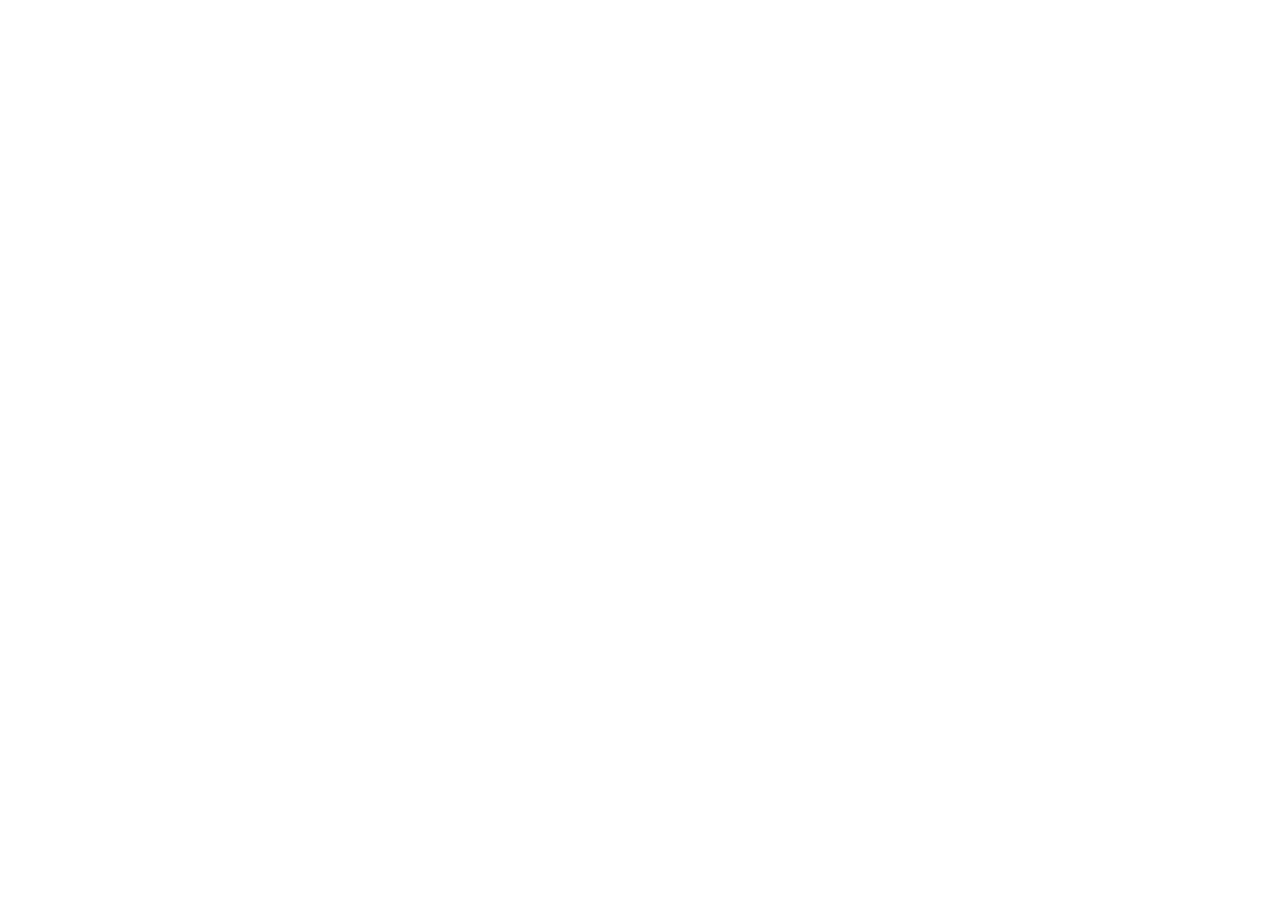
==== commit 68eb4454: "Сайт переехал на tonkopilka.pages.dev — переадресация Co-Authored-By: Claude Opus 5.5 <noreply@anthr" ====
--- a/testnet/index.html
+++ b/testnet/index.html
@@ -1,206 +1,8 @@
-<!doctype html>
-<html lang="ru">
-<head>
-    <meta charset="utf-8" />
-    <meta name="viewport" content="width=device-width, initial-scale=1, viewport-fit=cover" />
-    <title>Копилка TON</title>
-    <script src="https://telegram.org/js/telegram-web-app.js"></script>
-    <link rel="preconnect" href="https://fonts.googleapis.com" />
-    <link rel="preconnect" href="https://fonts.gstatic.com" crossorigin />
-    <link rel="stylesheet" href="https://fonts.googleapis.com/css2?family=Manrope:wght@400;500;600;700;800&display=swap" />
-    <link rel="icon" href="./icon.png" />-
-  <script type="module" crossorigin src="./assets/index-OnYr-2hA.js"></script>
-  <link rel="stylesheet" crossorigin href="./assets/index-CPhoZn8l.css">
-</head>
-<body>
-<main class="app">
-    <header class="top">
-        <div class="brand">
-            <img class="mark" src="./icon.png" alt="" width="28" height="28" />
-            <span class="name">Копилка</span>
-            <span class="net" id="net"></span>
-        </div>
-        <div id="ton-connect"></div>
-    </header>
-
-    <!-- Кошелёк не подключён -->
-    <section id="view-connect" class="view" hidden>
-        <div class="stage hero-stage" id="coin-connect"></div>
-        <div class="intro">
-            <span class="eyebrow">Смарт-копилка в сети TON</span>
-            <h1>Копите на цель — деньги придут сами</h1>
-            <p>Накопили нужную сумму — копилка автоматически отправит всё на ваш кошелёк.</p>
-        </div>
-        <ul class="features">
-            <li>
-                <span class="ico" aria-hidden="true"><svg viewBox="0 0 24 24"><path d="M12 5v14M5 12h14"/></svg></span>
-                <div><b>Пополняйте когда угодно</b><small>С любого кошелька, хоть от друзей</small></div>
-            </li>
-            <li>
-                <span class="ico" aria-hidden="true"><svg viewBox="0 0 24 24"><path d="M5 12.5l4.5 4.5L19 7.5"/></svg></span>
-                <div><b>Цель достигнута — деньги у вас</b><small>Контракт отправит всё сам, без кнопок</small></div>
-            </li>
-            <li>
-                <span class="ico" aria-hidden="true"><svg viewBox="0 0 24 24"><rect x="5" y="10.5" width="14" height="9" rx="2.5"/><path d="M8.5 10.5V8a3.5 3.5 0 0 1 7 0v2.5"/></svg></span>
-                <div><b>Раньше — только по кодовому слову</b><small>Оно есть только у вас</small></div>
-            </li>
-        </ul>
-        <p class="hint center">Подключите кошелёк, чтобы создать копилку</p>
-        <p class="warn" id="wrong-net" hidden></p>
-    </section>
-
-    <!-- Шаг 1: цель -->
-    <section id="view-create" class="view" hidden>
-        <form id="create-form" class="form" novalidate>
-            <div class="step">Шаг 1 из 2</div>
-            <h1>На что копим?</h1>
-            <label class="field">
-                <span>Название</span>
-                <input type="text" id="c-name" maxlength="40" placeholder="Например, Отпуск" autocomplete="off" />
-            </label>
-            <label class="big-field">
-                <span>Цель</span>
-                <div class="big-input">
-                    <input type="number" id="c-goal" min="1" step="1" inputmode="decimal" placeholder="500" required />
-                    <em>TON</em>
-                </div>
-            </label>
-            <div class="chips" id="c-goal-chips">
-                <button type="button" data-goal="50">50</button>
-                <button type="button" data-goal="100">100</button>
-                <button type="button" data-goal="500">500</button>
-                <button type="button" data-goal="1000">1 000</button>
-            </div>
-            <label class="field">
-                <span>Первый взнос</span>
-                <div class="suffix-input">
-                    <input type="number" id="c-first" min="0.1" step="0.1" value="1" inputmode="decimal" required />
-                    <em>TON</em>
-                </div>
-            </label>
-            <p class="summary" id="c-summary"></p>
-            <p class="risk" id="c-risk" hidden>Это основная сеть: копилка работает с настоящими TON. Контракт покрыт тестами, но не проходил профессиональный аудит — для начала создайте копилку на небольшую сумму.</p>
-            <p class="error" id="c-error" hidden></p>
-            <button type="submit" class="primary">Дальше</button>
-            <button type="button" class="link center" id="c-back" hidden>Назад</button>
-        </form>
-    </section>
-
-    <!-- Шаг 2: кодовое слово -->
-    <section id="view-code" class="view" hidden>
-        <div class="form">
-            <div class="step">Шаг 2 из 2</div>
-            <h1>Ваше кодовое слово</h1>
-            <p class="muted">Понадобится, только если захотите забрать деньги раньше цели. Запишите на бумагу или отдайте тому, кому доверяете.</p>
-            <div class="code-card">
-                <div class="code" id="k-word">—</div>
-                <button type="button" class="chip-btn" id="k-copy">Скопировать</button>
-            </div>
-            <p class="note">Слово показывается <b>один раз</b> и нигде не сохраняется. Потеряете его — деньги придут только после достижения цели.</p>
-            <label class="check">
-                <input type="checkbox" id="k-saved" />
-                <span>Я сохранил(а) кодовое слово</span>
-            </label>
-            <button type="button" class="primary" id="k-create" disabled>Создать копилку</button>
-            <button type="button" class="link center" id="k-back">Назад</button>
-        </div>
-    </section>
-
-    <!-- Копилка -->
-    <section id="view-piggy" class="view" hidden>
-        <div class="tabs" id="p-tabs" role="tablist" aria-label="Ваши копилки"></div>
-
-        <div class="jar">
-            <div class="stage" id="coin-piggy"></div>
-            <div class="piggy-name"><span id="p-name">Копилка</span><span class="badge" id="p-shared" hidden>Совместная</span></div>
-            <div class="balance"><span id="p-balance">—</span><small>TON</small></div>
-            <div class="progress">
-                <div class="bar"><i id="p-ring"></i></div>
-                <div class="progress-row"><span id="p-status">—</span><span id="p-left">—</span></div>
-            </div>
-        </div>
-
-        <div class="panel stuck" id="p-stuck" hidden>
-            <p><b>Цель набрана, но копилка не открылась сама.</b> Сеть списала крошечную комиссию, и на балансе оказалось чуть меньше цели. Положите 0,05 TON — копилка сразу отправит все деньги на ваш кошелёк.</p>
-            <button type="button" class="primary" id="p-stuck-btn">Открыть копилку</button>
-        </div>
-
-        <div class="panel" id="p-closed" hidden>
-            <p class="center"><b>Копилка открыта.</b><br />Все деньги отправлены на ваш кошелёк.</p>
-            <button type="button" class="primary" id="p-closed-new">Новая копилка</button>
-            <button type="button" class="link center" id="p-forget">Убрать из списка</button>
-        </div>
-
-        <p class="panel hint center" id="p-pending" hidden>Ждём подтверждения в сети — обычно до минуты</p>
-
-        <form class="panel" id="p-deposit-form" novalidate>
-            <div class="panel-title">Отложить</div>
-            <div class="row">
-                <div class="suffix-input grow">
-                    <input type="number" id="p-amount" min="0.01" step="0.1" inputmode="decimal" placeholder="0" aria-label="Сумма пополнения в TON" />
-                    <em>TON</em>
-                </div>
-                <button type="submit" class="primary">Положить</button>
-            </div>
-            <div class="chips" id="p-chips">
-                <button type="button" data-amount="1">+1</button>
-                <button type="button" data-amount="5">+5</button>
-                <button type="button" data-amount="10">+10</button>
-                <button type="button" data-amount="25">+25</button>
-            </div>
-        </form>
-
-        <div class="stats" id="p-facts">
-            <div><small>Цель</small><b id="p-goal">—</b></div>
-            <div><small>Внесено</small><b id="p-total">—</b></div>
-        </div>
-
-        <div class="panel" id="p-history">
-            <div class="panel-title">История пополнений</div>
-            <ul class="history" id="p-history-list"></ul>
-            <p class="hint" id="p-history-empty">Пока пополнений нет</p>
-        </div>
-
-        <div class="panel" id="p-share" hidden>
-            <div class="panel-title">Копим вместе</div>
-            <p class="hint">Пригласите друзей — они смогут пополнять копилку и будут получать уведомления. Забрать деньги может только владелец.</p>
-            <div class="members" id="p-members"></div>
-            <button type="button" class="secondary" id="p-invite">Пригласить друга</button>
-        </div>
-
-        <div class="panel" id="p-remind-panel" hidden>
-            <div class="panel-title">Напоминания</div>
-            <select id="p-remind" aria-label="Как часто напоминать">
-                <option value="off">Не напоминать</option>
-                <option value="daily">Каждый день в 12:00</option>
-                <option value="weekly">По понедельникам в 12:00</option>
-            </select>
-            <p class="hint">Бот напишет в Telegram. Уведомления о пополнениях приходят всегда.</p>
-        </div>
-
-        <details class="panel unlock" id="p-unlock">
-            <summary>Забрать раньше цели</summary>
-            <p class="hint">Введите кодовое слово из шага создания. Все деньги уйдут на ваш кошелёк, копилка закроется.</p>
-            <div class="row">
-                <input type="text" id="p-word" class="grow" autocomplete="off" autocapitalize="characters" spellcheck="false" placeholder="XXXX-XXXX-XXXX-XXXX" aria-label="Кодовое слово" />
-                <button type="button" class="secondary" id="p-unlock-btn">Открыть</button>
-            </div>
-        </details>
-
-        <div class="addr">
-            <span class="hint">Адрес копилки — пополнять можно с любого кошелька</span>
-            <code id="p-address">—</code>
-            <div class="row links">
-                <button type="button" class="link" id="p-copy">Скопировать</button>
-                <a class="link" id="p-explorer" target="_blank" rel="noopener">Открыть в Tonviewer</a>
-                <button type="button" class="link muted-link" id="p-leave" hidden>Убрать из списка</button>
-            </div>
-        </div>
-    </section>
-
-    <div class="toast" id="toast" role="status" hidden></div>
-</main>-
-</body>
-</html>
+<!doctype html>
+<html lang="ru"><head><meta charset="utf-8"><title>Копилка TON переехала</title>
+<meta name="robots" content="noindex">
+<script>location.replace("https://tonkopilka.pages.dev/testnet/" + location.search + location.hash);</script>
+<meta http-equiv="refresh" content="0; url=https://tonkopilka.pages.dev/testnet/">
+</head><body style="font-family:sans-serif;background:#0b0f15;color:#eef3f8;text-align:center;padding:40px">
+Копилка TON переехала: <a style="color:#0098ea" href="https://tonkopilka.pages.dev/testnet/">https://tonkopilka.pages.dev/testnet/</a>
+</body></html>
